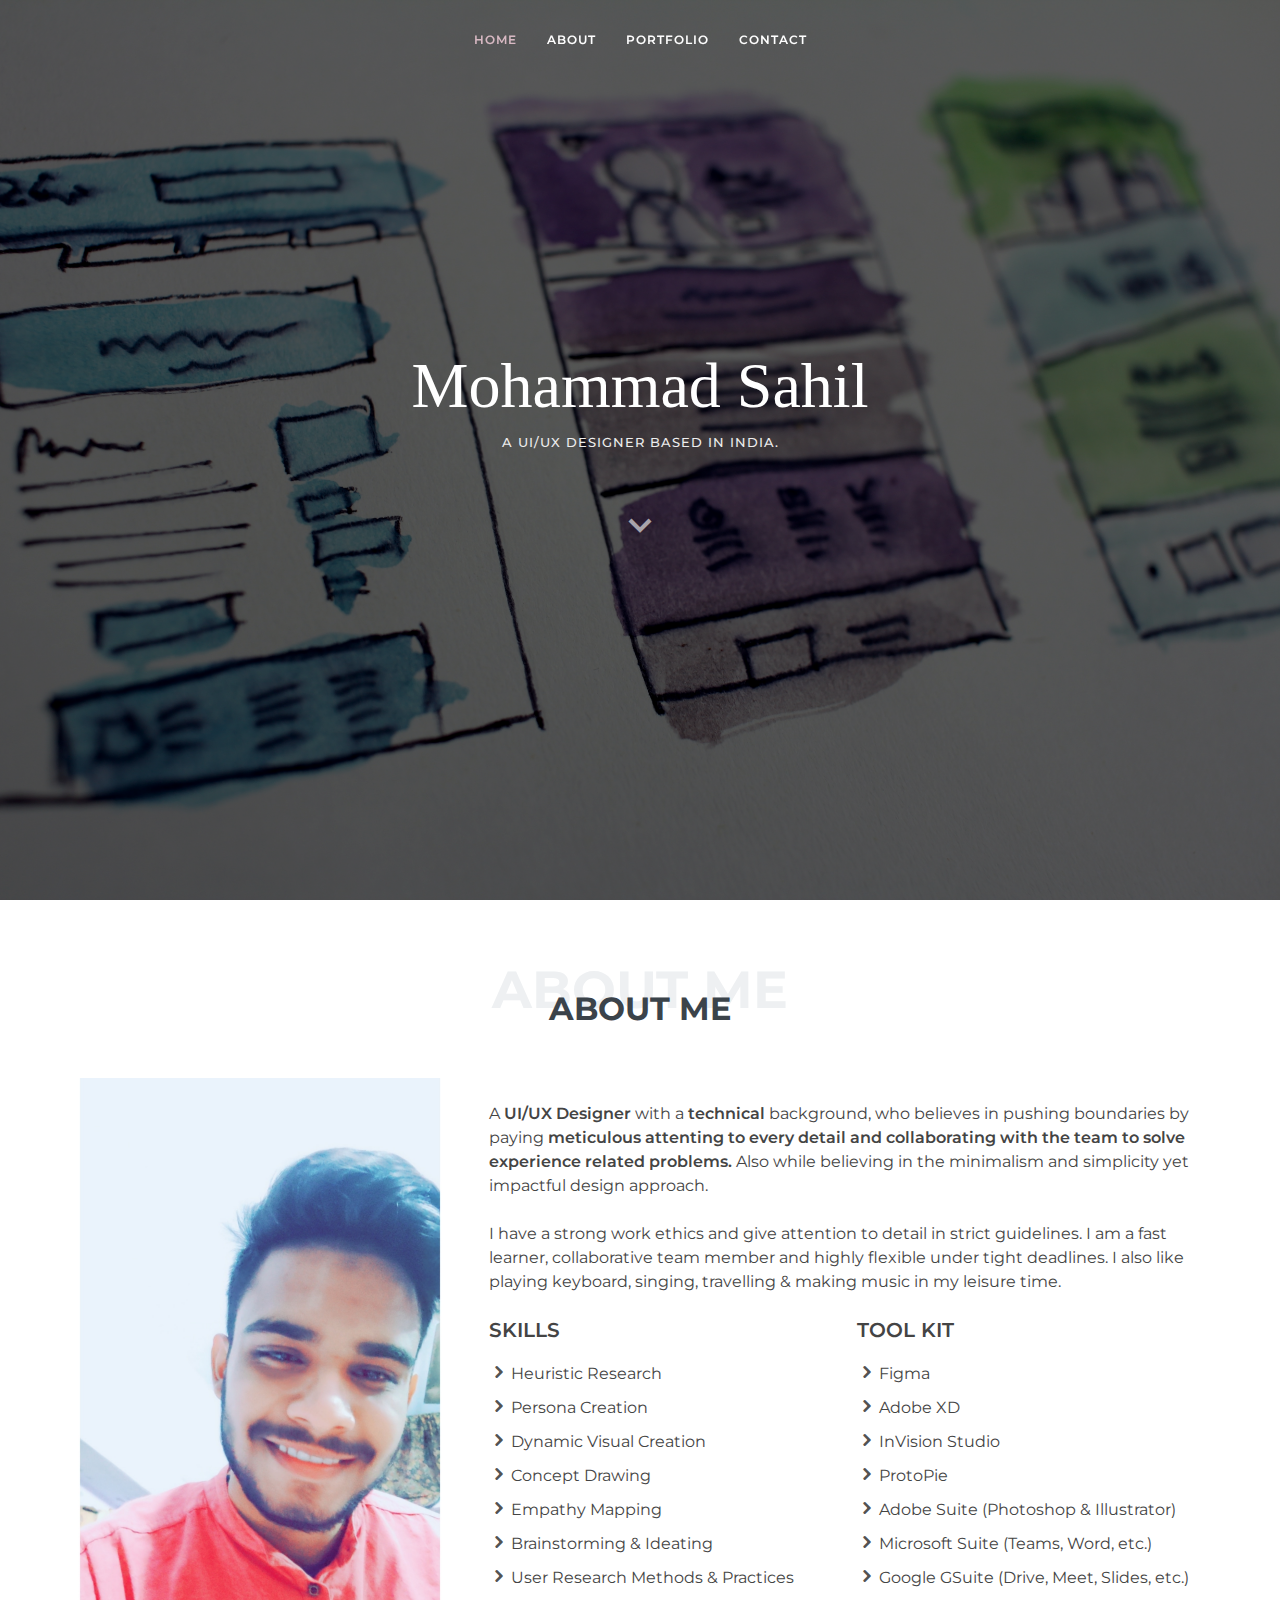
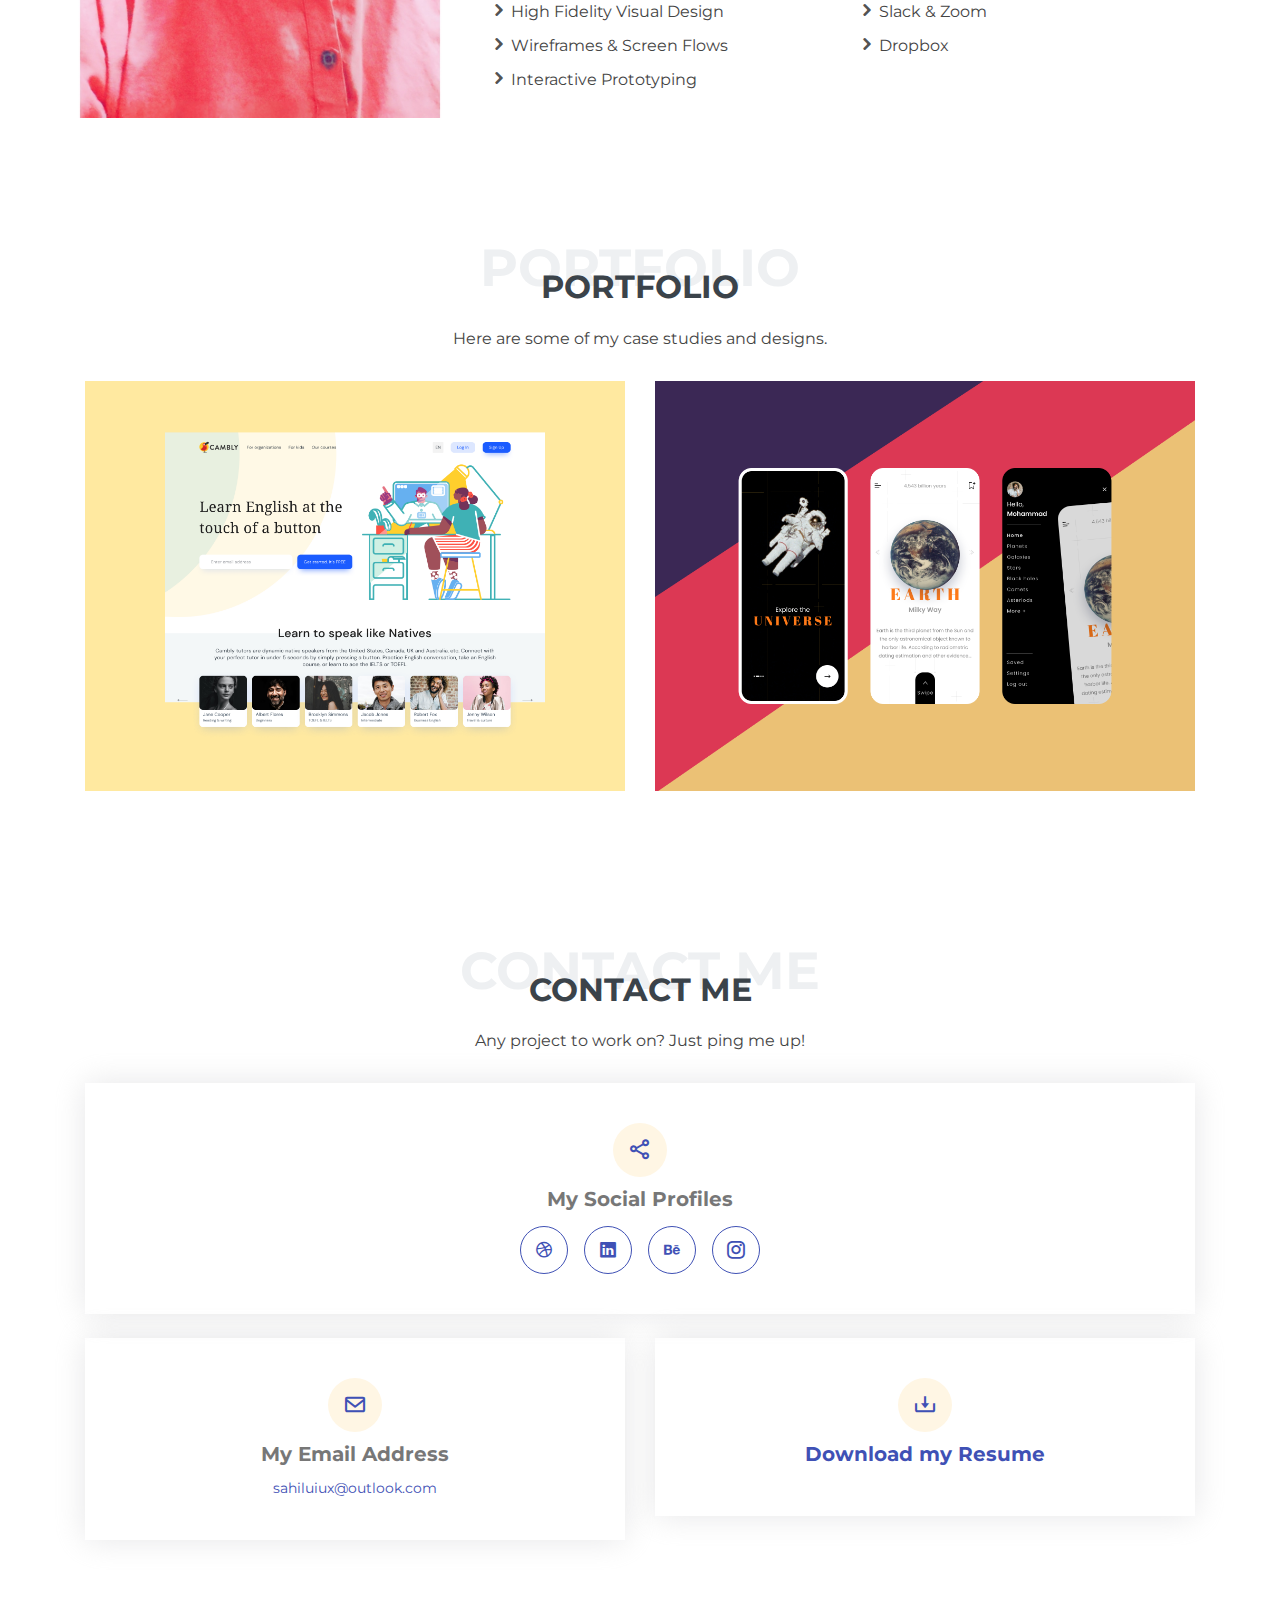
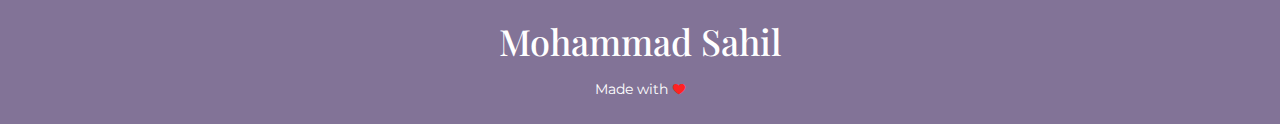
==== index.html @ f4feba22 "First Commit" ====
<!DOCTYPE html>
<html lang="en">

<head>
  <meta charset="utf-8">
  <meta content="width=device-width, initial-scale=1.0" name="viewport">

  <title>Mohammad Sahil | UI/UX Designer</title>
  <meta content="" name="descriptison">
  <meta content="" name="keywords">

  <!-- Favicons -->
  <link href="assets/img/favicon.png" rel="icon">
  <link href="assets/img/apple-touch-icon.png" rel="apple-touch-icon">

  <!-- Google Fonts -->
  <link
    href="https://fonts.googleapis.com/css2?family=Montserrat:ital,wght@0,400;0,500;0,600;0,700;1,400;1,500;1,600;1,700&family=Playfair+Display:ital,wght@0,400;0,500;0,600;1,400;1,500;1,600&display=swap"
    rel="stylesheet">

  <!-- Vendor CSS Files -->
  <link href="assets/vendor/bootstrap/css/bootstrap.min.css" rel="stylesheet">
  <link href="assets/vendor/icofont/icofont.min.css" rel="stylesheet">
  <link href="assets/vendor/boxicons/css/boxicons.min.css" rel="stylesheet">
  <link href="assets/vendor/owl.carousel/assets/owl.carousel.min.css" rel="stylesheet">

  <!-- Template Main CSS File -->
  <link href="assets/css/style.css" rel="stylesheet">

</head>

<body>

  <!-- ======= Header ======= -->
  <header id="header" class="fixed-top  d-flex justify-content-center align-items-center header-transparent">

    <nav class="nav-menu d-none d-lg-block">
      <ul>
        <li class="active"><a href="#hero">Home</a></li>
        <li><a href="#about">About</a></li>
        <li><a href="#portfolio">Portfolio</a></li>
        <li><a href="#contact">Contact</a></li>

      </ul>
    </nav><!-- .nav-menu -->

  </header><!-- End Header -->

  <!-- ======= Hero Section ======= -->
  <section id="hero">
    <div class="hero-container">
      <h1>Mohammad Sahil</h1>
      <h2>A UI/UX Designer based in India.</h2>
      <a href="#about" class="btn-scroll scrollto" title="Scroll Down"><i class="bx bx-chevron-down"></i></a>
    </div>
  </section><!-- End Hero -->

  <main id="main">

    <!-- ======= About Me Section ======= -->
    <section id="about" class="about">
      <div class="container">

        <div class="section-title">
          <span>About Me</span>
          <h2>About Me</h2>
        </div>

        <div class="row">
          <div class="image col-lg-4 d-flex align-items-stretch justify-content-center justify-content-lg-start"></div>
          <div class="col-lg-8 d-flex flex-column align-items-stretch">
            <div class="content pl-lg-4 d-flex flex-column justify-content-center">
              <br>
              <div class="row">

                <div class="col-lg-12">
                  <p>A <span class="medium-font">UI/UX Designer</span> with a <span class="medium-font">technical</span>
                    background, who believes in pushing
                    boundaries by paying <span class="medium-font">meticulous attenting to
                      every detail and collaborating with the team
                      to solve experience related problems.</span> Also
                    while believing in the minimalism and
                    simplicity yet impactful design approach.</p>
                </div>
              </div>

              <br>

              <div class="row">
                <div class="col-lg-12">
                  <p>I have a strong work ethics and give attention to detail in strict guidelines. I am a
                    fast learner, collaborative team member and highly flexible under tight deadlines. I also like
                    playing keyboard, singing, travelling
                    & making music in my leisure time.</p>
                </div>
              </div>

              <br>

              <div class="row">
                  <div class="col-lg-6">
                    <h5><span class="medium-font">SKILLS</span></h5>
                    <ul>
                      <li><i class="icofont-rounded-right"></i>Heuristic Research</li>
                      <li><i class="icofont-rounded-right"></i>Persona Creation</li>
                      <li><i class="icofont-rounded-right"></i>Dynamic Visual Creation</li>
                      <li><i class="icofont-rounded-right"></i>Concept Drawing</li>
                      <li><i class="icofont-rounded-right"></i>Empathy Mapping</li>
                      <li><i class="icofont-rounded-right"></i>Brainstorming &amp; Ideating</li>
                      <li><i class="icofont-rounded-right"></i>User Research Methods &amp; Practices</li>
                      <li><i class="icofont-rounded-right"></i>High Fidelity Visual Design</li>
                      <li><i class="icofont-rounded-right"></i>Wireframes & Screen Flows</li>
                      <li><i class="icofont-rounded-right"></i>Interactive Prototyping</li>
                    </ul>
                  </div>

                  <div class="col-lg-6">
                    <h5><span class="medium-font">TOOL KIT</span></h5>
                    <ul>
                      <li><i class="icofont-rounded-right"></i>Figma</li>
                      <li><i class="icofont-rounded-right"></i>Adobe XD</li>
                      <li><i class="icofont-rounded-right"></i>InVision Studio</li>
                      <li><i class="icofont-rounded-right"></i>ProtoPie</li>
                      <li><i class="icofont-rounded-right"></i>Adobe Suite (Photoshop &amp; Illustrator)</li>
                      <li><i class="icofont-rounded-right"></i>Microsoft Suite (Teams, Word, etc.)</li>
                      <li><i class="icofont-rounded-right"></i>Google GSuite (Drive, Meet, Slides, etc.)</li>
                      <li><i class="icofont-rounded-right"></i>Slack &amp; Zoom</li>
                      <li><i class="icofont-rounded-right"></i>Dropbox</li>
                    </ul>
                  </div>

              </div>

            </div><!-- End .content-->
          </div>
        </div>

      </div>
    </section><!-- End About Me Section -->



    <!-- ======= My Portfolio Section ======= -->
    <section id="portfolio" class="portfolio">
      <div class="container">

        <div class="section-title">
          <span>Portfolio</span>
          <h2>Portfolio</h2>
          <p>Here are some of my case studies and designs.</p>
        </div>



        <div class="row portfolio-container">

          <div class="col-lg-6 col-md-6 portfolio-item filter-app">
            <a href="camblyRedesign.html" class="details-link" title="Cambly Website Re-design">
              <div class="portfolio-img">
                <img src="assets/img/portfolio/cambly-redesign.png" class="img-fluid" alt="">
              </div>
              <div class="portfolio-info">
                <h4>Cambly Website Re-design</h4>
                <p>Education Website</p>
              </div>
            </a>
          </div>

          <div class="col-lg-6 col-md-6 portfolio-item filter-app">
            <div class="portfolio-img">
              <a href="planetApp.html" class="details-link" title="Planatarium Mobile Application">
                <img src="assets/img/portfolio/planatarium.png" class="img-fluid" alt="">
              </a>
            </div>
            <div class="portfolio-info">
              <h4>Planatarium</h4>
              <p>Space Exploration Mobile App</p>
            </div>
          </div>
       

        </div>

      </div>
    </section><!-- End My Portfolio Section -->



    <!-- ======= Contact Me Section ======= -->
    <section id="contact" class="contact">
      <div class="container">

        <div class="section-title">
          <span>Contact Me</span>
          <h2>Contact Me</h2>
          <p>Any project to work on? Just ping me up!</p>
        </div>

        <div class="row">

          <div class="col-lg-12">

            <div class="row">
              <div class="col-md-12">
                <div class="info-box">
                  <i class="bx bx-share-alt"></i>
                  <h3>My Social Profiles</h3>
                  <div class="social-links">
                    <a href="https://www.dribbble.com/whoismsahil" title="Dribbble" target="_blank" class="dribbble"><i
                        class="icofont-dribbble"></i></a>
                    <a href="https://www.linkedin.com/in/sahiluiux" title="LinkedIn" target="_blank" class="linkedin"><i
                        class="icofont-linkedin"></i></a>
                    <a href="https://www.behance.net/mohammadsahil" title="Behance" target="_blank" class="behance"><i
                        class="icofont-behance"></i></a>
                    <a href="https://www.instagram.com/sahiluiux" title="Instagram" target="_blank" class="instagram"><i
                        class="icofont-instagram"></i></a>
                  </div>
                </div>
              </div>
              <div class="col-md-6">
                <div class="info-box mt-4">
                  <i class="bx bx-envelope"></i>
                  <h3>My Email Address</h3>
                  <p><a href="mailto:sahiluiux@outlook.com">sahiluiux@outlook.com</a></p>
                </div>
              </div>
              <div class="col-md-6">
                <div class="info-box mt-4">
                  <i class="bx bx-download"></i>
                  <h3><a href="https://drive.google.com/file/d/1de_Uy1TtCZsuTuPOjJ1anSdkRlZ8wVZf/view?usp=sharing">Download my Resume</a></h3>
                </div>
              </div>

            </div>

          </div>
          <!--
          <div class="col-lg-6">
            <form action="forms/contact.php" method="post" role="form" class="php-email-form">
              <div class="form-row">
                <div class="col-md-6 form-group">
                  <input type="text" name="name" class="form-control" id="name" placeholder="Your Name"
                    data-rule="minlen:4" data-msg="Please enter at least 4 chars" />
                  <div class="validate"></div>
                </div>
                <div class="col-md-6 form-group">
                  <input type="email" class="form-control" name="email" id="email" placeholder="Your Email"
                    data-rule="email" data-msg="Please enter a valid email" />
                  <div class="validate"></div>
                </div>
              </div>
              <div class="form-group">
                <input type="text" class="form-control" name="subject" id="subject" placeholder="Subject"
                  data-rule="minlen:4" data-msg="Please enter at least 8 chars of subject" />
                <div class="validate"></div>
              </div>
              <div class="form-group">
                <textarea class="form-control" name="message" rows="6" data-rule="required"
                  data-msg="Please write something for us" placeholder="Message"></textarea>
                <div class="validate"></div>
              </div>
              <div class="text-center"><button type="submit">Send Message</button></div>
            </form>
          </div>
-->
        </div>

      </div>
    </section><!-- End Contact Me Section -->

  </main><!-- End #main -->

  <!-- ======= Footer ======= -->
  <footer id="footer">
    <div class="container">
      <h3>Mohammad Sahil</h3>
      <p>Made with <i class="icofont-heart heart"></i></p>

    </div>
  </footer><!-- End Footer -->

  <a href="#" class="back-to-top"><i class="icofont-simple-up"></i></a>

  <!-- Vendor JS Files -->
  <script src="assets/vendor/jquery/jquery.min.js"></script>
  <script src="assets/vendor/bootstrap/js/bootstrap.bundle.min.js"></script>
  <script src="assets/vendor/jquery.easing/jquery.easing.min.js"></script>
  <script src="assets/vendor/waypoints/jquery.waypoints.min.js"></script>
  <script src="assets/vendor/owl.carousel/owl.carousel.min.js"></script>
  <script src="assets/vendor/isotope-layout/isotope.pkgd.min.js"></script>
  <!-- Template Main JS File -->
  <script src="assets/js/main.js"></script>

</body>

</html>
---- assets/css/style.css ----
/*--------------------------------------------------------------
# General
--------------------------------------------------------------*/ /*#827397    #d8b9c3*/
body {
  font-family: 'Montserrat', sans-serif;
  color: #444444;
}

a {
  color: #3f51b5;
}

a:hover {
  color: #827397;
  text-decoration: none;
}

h1, h2, h3, h4, h5, h6 {
  font-family: 'Montserrat', sans-serif;
}

.portfolio-detail{
  font-family: 'Playfair Display', serif;
  font-style: italic;
}

h2.heads{
  font-family: 'Playfair Display', serif;
  font-size: 45px;
}

#heads {
  background: url("../img/footer-bg.jpg") top center no-repeat;
  background-size: cover;
  color: #fff;
  font-size: 14px;
  text-align: center;
  padding: 80px 0;
  position: relative;
}
#heads .container {
  position: relative;
}
#heads::before {
  content: "";
  position: absolute;
  left: 0;
  right: 0;
  top: 0;
  bottom: 0;
  background: rgba(0, 0, 0, 0.6);
}

/*--------------------------------------------------------------
# Back to top button
--------------------------------------------------------------*/
.back-to-top {
  position: fixed;
  display: none;
  right: 15px;
  bottom: 15px;
  z-index: 99999;
}

.back-to-top i {
  display: flex;
  align-items: center;
  justify-content: center;
  font-size: 24px;
  width: 40px;
  height: 40px;
  border-radius: 4px;
  background: #3f51b5;
  color: #fff;
  transition: all 0.4s;
}

.back-to-top i:hover {
  background: #827397;
  color: #fff;
}

/*--------------------------------------------------------------
# Header
--------------------------------------------------------------*/
#header {
  z-index: 997;
  transition: all 0.5s;
  height: 80px;
  background: rgba(25, 28, 31, 0.8);
}

#header.header-transparent {
  background: transparent;
}

#header.header-scrolled {
  height: 60px;
  background: rgba(25, 28, 31, 0.8);
}

/*--------------------------------------------------------------
# Navigation Menu
--------------------------------------------------------------*/
/* Desktop Navigation */
.nav-menu, .nav-menu * {
  margin: 0;
  padding: 0;
  list-style: none;
}

.nav-menu > ul {
  display: flex;
}

.nav-menu > ul > li {
  position: relative;
  justify-content: center;
}

.nav-menu a {
  display: block;
  position: relative;
  color: #fff;
  padding: 10px 15px;
  transition: 0.3s;
  font-size: 12px;
  font-family: 'Montserrat', sans-serif;
  text-transform: uppercase;
  font-weight: 600;
  letter-spacing: 1px;
}

.nav-menu a:hover, .nav-menu .active > a, .nav-menu li:hover > a {
  color: #d8b9c3;
  text-decoration: none;
}

.nav-menu .drop-down ul {
  display: block;
  position: absolute;
  left: 0;
  top: calc(100% + 30px);
  z-index: 99;
  opacity: 0;
  visibility: hidden;
  padding: 10px 0;
  background: #fff;
  box-shadow: 0px 0px 30px rgba(127, 137, 161, 0.25);
  transition: ease all 0.3s;
}

.nav-menu .drop-down:hover > ul {
  opacity: 1;
  top: 100%;
  visibility: visible;
}

.nav-menu .drop-down li {
  min-width: 180px;
  position: relative;
}

.nav-menu .drop-down ul a {
  padding: 10px 20px;
  font-size: 14px;
  font-weight: 500;
  text-transform: none;
  color: #3b434a;
}

.nav-menu .drop-down ul a:hover, .nav-menu .drop-down ul .active > a, .nav-menu .drop-down ul li:hover > a {
  color: #3f51b5;
}

.nav-menu .drop-down > a:after {
  content: "\ea99";
  font-family: IcoFont;
  padding-left: 5px;
}

.nav-menu .drop-down .drop-down ul {
  top: 0;
  left: calc(100% - 30px);
}

.nav-menu .drop-down .drop-down:hover > ul {
  opacity: 1;
  top: 0;
  left: 100%;
}

.nav-menu .drop-down .drop-down > a {
  padding-right: 35px;
}

.nav-menu .drop-down .drop-down > a:after {
  content: "\eaa0";
  font-family: IcoFont;
  position: absolute;
  right: 15px;
}

@media (max-width: 1366px) {
  .nav-menu .drop-down .drop-down ul {
    left: -90%;
  }
  .nav-menu .drop-down .drop-down:hover > ul {
    left: -100%;
  }
  .nav-menu .drop-down .drop-down > a:after {
    content: "\ea9d";
  }
}

/* Mobile Navigation */
.mobile-nav-toggle {
  position: fixed;
  right: 15px;
  top: 15px;
  z-index: 9998;
  border: 0;
  background: none;
  font-size: 24px;
  transition: all 0.4s;
  outline: none !important;
  line-height: 1;
  cursor: pointer;
  text-align: right;
}

.mobile-nav-toggle i {
  color: #fff;
}

.mobile-nav {
  position: fixed;
  top: 55px;
  right: 15px;
  bottom: 15px;
  left: 15px;
  z-index: 9999;
  overflow-y: auto;
  background: #fff;
  transition: ease-in-out 0.2s;
  opacity: 0;
  visibility: hidden;
  border-radius: 10px;
  padding: 10px 0;
}

.mobile-nav * {
  margin: 0;
  padding: 0;
  list-style: none;
}

.mobile-nav a {
  display: block;
  position: relative;
  color: #3b434a;
  padding: 10px 20px;
  font-weight: 500;
  outline: none;
}

.mobile-nav a:hover, .mobile-nav .active > a, .mobile-nav li:hover > a {
  color: #827397;
  text-decoration: none;
}

.mobile-nav .drop-down > a:after {
  content: "\ea99";
  font-family: IcoFont;
  padding-left: 10px;
  position: absolute;
  right: 15px;
}

.mobile-nav .active.drop-down > a:after {
  content: "\eaa1";
}

.mobile-nav .drop-down > a {
  padding-right: 35px;
}

.mobile-nav .drop-down ul {
  display: none;
  overflow: hidden;
}

.mobile-nav .drop-down li {
  padding-left: 20px;
}

.mobile-nav-overly {
  width: 100%;
  height: 100%;
  z-index: 9997;
  top: 0;
  left: 0;
  position: fixed;
  background: rgba(36, 41, 46, 0.6);
  overflow: hidden;
  display: none;
  transition: ease-in-out 0.2s;
}

.mobile-nav-active {
  overflow: hidden;
}

.mobile-nav-active .mobile-nav {
  opacity: 1;
  visibility: visible;
}

.mobile-nav-active .mobile-nav-toggle i {
  color: #fff;
}

/*--------------------------------------------------------------
# Hero Section
--------------------------------------------------------------*/
#hero {
  width: 100%;
  height: 100vh;
  background: url("../img/hero-bg.jpg") top right;
  background-size: cover;
  position: relative;
}

#hero:before {
  content: "";
  background: rgba(0, 0, 0, 0.65);
  position: absolute;
  bottom: 0;
  top: 0;
  left: 0;
  right: 0;
}

#hero .hero-container {
  position: absolute;
  bottom: 0;
  top: 0;
  left: 0;
  right: 0;
  display: flex;
  justify-content: center;
  align-items: center;
  flex-direction: column;
  padding: 0 15px;
}

#hero h1 {
  margin: 0 0 10px 0;
  font-size: 64px;
  font-family: 'Playfiar Display', serif;
  color: #fff;
}

#hero h2 {
  color: #eee;
  margin-bottom: 50px;
  font-size: 13px;
  font-weight: 500;
  letter-spacing: 1px;
  text-transform: uppercase;
}

#hero .btn-scroll {
  transition: 0.4s;
  color: rgba(255, 255, 255, 0.6);
  animation: up-down 1s ease-in-out infinite alternate-reverse both;
}

#hero .btn-scroll i {
  font-size: 48px;
}

#hero .btn-scroll:hover {
  color: #827397;
}

@media (min-width: 1024px) {
  #hero {
    background-attachment: fixed;
  }
}

@media (max-width: 575px) {
  #hero h1 {
    font-size: 40px;
  }
  #hero h2 {
    text-align: center;
    margin-bottom: 30px;
  }
}

@-webkit-keyframes up-down {
  0% {
    transform: translateY(5px);
  }
  100% {
    transform: translateY(-5px);
  }
}

@keyframes up-down {
  0% {
    transform: translateY(5px);
  }
  100% {
    transform: translateY(-5px);
  }
}

/*--------------------------------------------------------------
# Sections General
--------------------------------------------------------------*/
section {
  padding: 60px 0;
}

.section-bg {
  background-color: white;
}

.section-title {
  text-align: center;
  padding: 30px 0;
  position: relative;
}

.section-title h2 {
  font-size: 32px;
  font-weight: 700;
  text-transform: uppercase;
  margin-bottom: 20px;
  padding-bottom: 0;
  color: #3b434a;
  position: relative;
  z-index: 2;
}

.section-title span {
  position: absolute;
  top: 30px;
  color: #eef0f2;
  left: 0;
  right: 0;
  z-index: 1;
  font-weight: 700;
  font-size: 52px;
  text-transform: uppercase;
  line-height: 0;
}

.section-title p {
  margin-bottom: 0;
  position: relative;
  z-index: 2;
}

@media (max-width: 575px) {
  .section-title h2 {
    font-size: 28px;
    margin-bottom: 15px;
  }
  .section-title span {
    font-size: 38px;
  }
}

/*--------------------------------------------------------------
# Breadcrumbs
--------------------------------------------------------------*/
.breadcrumbs {
  padding: 20px 0;
  background-color: #f4f5f6;
  min-height: 40px;
  margin-top: 78px;
}

@media (max-width: 992px) {
  .breadcrumbs {
    margin-top: 60px;
  }
}

.breadcrumbs h2 {
  font-size: 24px;
  font-weight: 300;
  margin: 0;
}

@media (max-width: 992px) {
  .breadcrumbs h2 {
    margin: 0 0 10px 0;
  }
}

.breadcrumbs ol {
  display: flex;
  flex-wrap: wrap;
  list-style: none;
  padding: 0;
  margin: 0;
  font-size: 14px;
}

.breadcrumbs ol li + li {
  padding-left: 10px;
}

.breadcrumbs ol li + li::before {
  display: inline-block;
  padding-right: 10px;
  color: #6c757d;
  content: "/";
}

@media (max-width: 768px) {
  .breadcrumbs .d-flex {
    display: block !important;
  }
  .breadcrumbs ol {
    display: block;
  }
  .breadcrumbs ol li {
    display: inline-block;
  }
}

/*--------------------------------------------------------------
# About Me
--------------------------------------------------------------*/
.about .content h3 {
  font-weight: 700;
  font-size: 26px;
  color: #3b434a;
  text-transform: uppercase;
}

.about .content p {
  margin-bottom: 0;
}

.about .content ul {
  list-style: none;
  padding: 0;
  margin-top: 20px;
}

.about .content ul li {
  padding-bottom: 10px;
}

.about .content ul i {
  font-size: 20px;
  padding-right: 2px;
  color: #535353;
}

.about .medium-font{
  font-weight: 600;
}

.about .image {
  background: url("../img/me.jpg") center center no-repeat;
  background-size: cover;
  min-height: 500px;
}




/*--------------------------------------------------------------
# My Portfolio
--------------------------------------------------------------*/
.portfolio #portfolio-flters {
  list-style: none;
  margin-bottom: 20px;
}

.portfolio #portfolio-flters li {
  cursor: pointer;
  display: inline-block;
  margin: 0 10px 10px 10px;
  font-size: 15px;
  font-weight: 600;
  line-height: 1;
  padding: 7px 10px;
  text-transform: uppercase;
  color: #444444;
  transition: all 0.3s ease-in-out;
  border: 2px solid #fff;
}

.portfolio #portfolio-flters li:hover, .portfolio #portfolio-flters li.filter-active {
  color: #827397;
  border-color: #3f51b5;
}

.portfolio .portfolio-item {
  margin-bottom: 30px;
}

.portfolio .portfolio-item .portfolio-img {
  overflow: hidden;
}

.portfolio .portfolio-item .portfolio-img img {
  transition: all 0.8s ease-in-out;
}

.portfolio .portfolio-item .portfolio-info {
  opacity: 0;
  position: absolute;
  left: 15px;
  bottom: 0;
  z-index: 3;
  right: 15px;
  transition: all ease-in-out 0.3s;
  background: rgba(0, 0, 0, 0.5);
  padding: 10px 15px;
}

.portfolio .portfolio-item .portfolio-info h4 {
  font-size: 18px;
  color: #fff;
  font-weight: 600;
  color: #fff;
  margin-bottom: 0px;
}

.portfolio .portfolio-item .portfolio-info p {
  color: rgba(255, 255, 255, 0.8);
  font-size: 14px;
  margin-bottom: 0;
}

.portfolio .portfolio-item .portfolio-info .preview-link, .portfolio .portfolio-item .portfolio-info .details-link {
  position: absolute;
  right: 40px;
  font-size: 24px;
  top: calc(50% - 18px);
  color: #fff;
  transition: 0.3s;
}

.portfolio .portfolio-item .portfolio-info .preview-link:hover, .portfolio .portfolio-item .portfolio-info .details-link:hover {
  color: #827397;
}

.portfolio .portfolio-item .portfolio-info .details-link {
  right: 10px;
}

.portfolio .portfolio-item:hover .portfolio-img img {
  transform: scale(1.2);
}

.portfolio .portfolio-item:hover .portfolio-info {
  opacity: 1;
}

/*--------------------------------------------------------------
# Portfolio Details
--------------------------------------------------------------*/
.portfolio-details {
  padding-top: 30px;
}

.portfolio-details .portfolio-details-container {
  position: relative;
}

.portfolio-details .portfolio-details-carousel {
  position: relative;
  z-index: 1;
}

.portfolio-details .portfolio-details-carousel .owl-nav, .portfolio-details .portfolio-details-carousel .owl-dots {
  margin-top: 5px;
  text-align: left;
}

.portfolio-details .portfolio-details-carousel .owl-dot {
  display: inline-block;
  margin: 0 10px 0 0;
  width: 12px;
  height: 12px;
  border-radius: 50%;
  background-color: #ddd !important;
}

.portfolio-details .portfolio-details-carousel .owl-dot.active {
  background-color: #3f51b5 !important;
}

.portfolio-details .portfolio-info {
  padding: 30px;
  position: absolute;
  right: 0;
  bottom: -70px;
  background: #fff;
  box-shadow: 0px 2px 15px rgba(0, 0, 0, 0.1);
  z-index: 2;
}

.portfolio-details .portfolio-info h3 {
  font-size: 22px;
  font-weight: 700;
  margin-bottom: 20px;
  padding-bottom: 20px;
  border-bottom: 1px solid #eee;
}

.portfolio-details .portfolio-info ul {
  list-style: none;
  padding: 0;
  font-size: 15px;
}

.portfolio-details .portfolio-info ul li + li {
  margin-top: 10px;
}

.portfolio-details .portfolio-description {
  padding-top: 50px;
}

.portfolio-details .portfolio-description p {
  padding: 0 0 0 0;
  font-size: 20px;
}

@media (max-width: 768px) {
  .portfolio-details .portfolio-info {
    position: static;
    margin-top: 30px;
  }
}


/*--------------------------------------------------------------
# Contact Me
--------------------------------------------------------------*/
.contact .info-box {
  color: #444444;
  text-align: center;
  box-shadow: 0 0 30px rgba(214, 215, 216, 0.6);
  padding: 40px 0 40px 0;
}

.contact .info-box i.bx {
  font-size: 24px;
  color: #3f51b5;
  border-radius: 50%;
  padding: 15px;
  background: #fff6e4;
}

.contact .info-box h3 {
  font-size: 20px;
  color: #777777;
  font-weight: 700;
  margin: 10px 0;
}

.contact .info-box p {
  padding: 0;
  line-height: 24px;
  font-size: 14px;
  margin-bottom: 0;
}

.contact .social-links {
  margin-top: 15px;
  display: flex;
  justify-content: center;
}

.contact .social-links a {
  font-size: 18px;
  display: inline-block;
  color: #3f51b5;
  line-height: 1;
  margin: 0 8px;
  transition: 0.3s;
  padding: 14px;
  border-radius: 50px;
  border: 1px solid #3f51b5;
}

.contact .social-links a:hover {
  color: #fff;
  border-color: #827397;
  background: #827397;
}

/*

.contact .php-email-form {
  box-shadow: 0 0 30px rgba(214, 215, 216, 0.6);
  padding: 27px;
}

.contact .php-email-form input, .contact .php-email-form textarea {
  border-radius: 0;
  box-shadow: none;
  font-size: 14px;
}

.contact .php-email-form input::focus, .contact .php-email-form textarea::focus {
  background-color: #827397;
}

.contact .php-email-form input {
  padding: 20px 15px;
}

.contact .php-email-form textarea {
  padding: 12px 15px;
}

.contact .php-email-form button[type="submit"] {
  background: #827397;
  border: 0;
  padding: 10px 24px;
  color: #fff;
  transition: 0.4s;
  border-radius: 5px;
}

.contact .php-email-form button[type="submit"]:hover {
  background: #d8b9c3;
}

*/

@-webkit-keyframes animate-loading {
  0% {
    transform: rotate(0deg);
  }
  100% {
    transform: rotate(360deg);
  }
}

@keyframes animate-loading {
  0% {
    transform: rotate(0deg);
  }
  100% {
    transform: rotate(360deg);
  }
}

/*--------------------------------------------------------------
# Footer
--------------------------------------------------------------*/
#footer {
  color: #fff;
  font-size: 14px;
  text-align: center;
  padding: 20px 0;
  position: relative;
}

#footer::before {
  content: "";
  position: absolute;
  left: 0;
  right: 0;
  top: 0;
  bottom: 0;
  background: #827397;
}

#footer .container {
  position: relative;
}

#footer h3 {
  font-size: 36px;
  color: #fff;
  position: relative;
  font-family: 'Playfair Display', serif;
  padding: 0;
  margin: 0 0 15px 0;
}

#footer p {
  font-size: 15;
  font-family: 'Montserrat', sans-serif;
  padding: 0;
  margin: 0 0 4px 0;
}

#footer .heart {
  color: rgb(255, 34, 34);
}
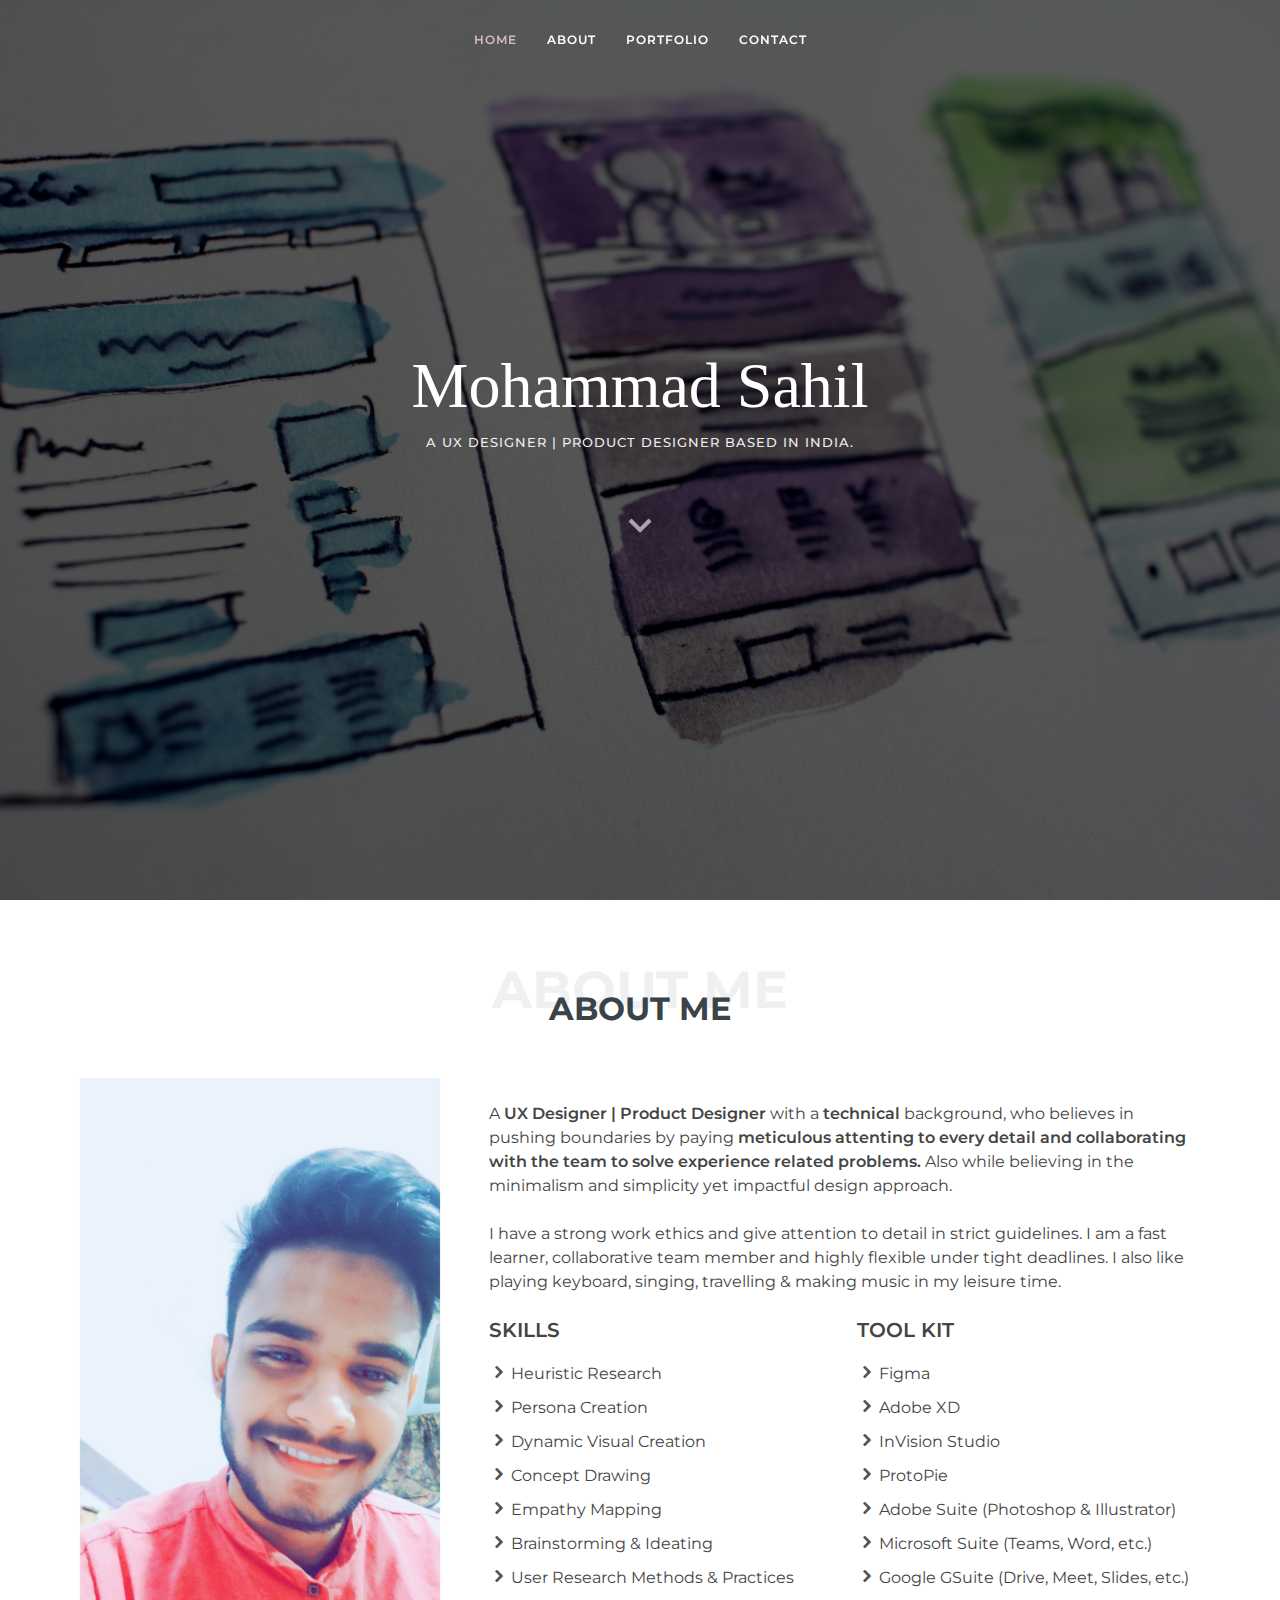
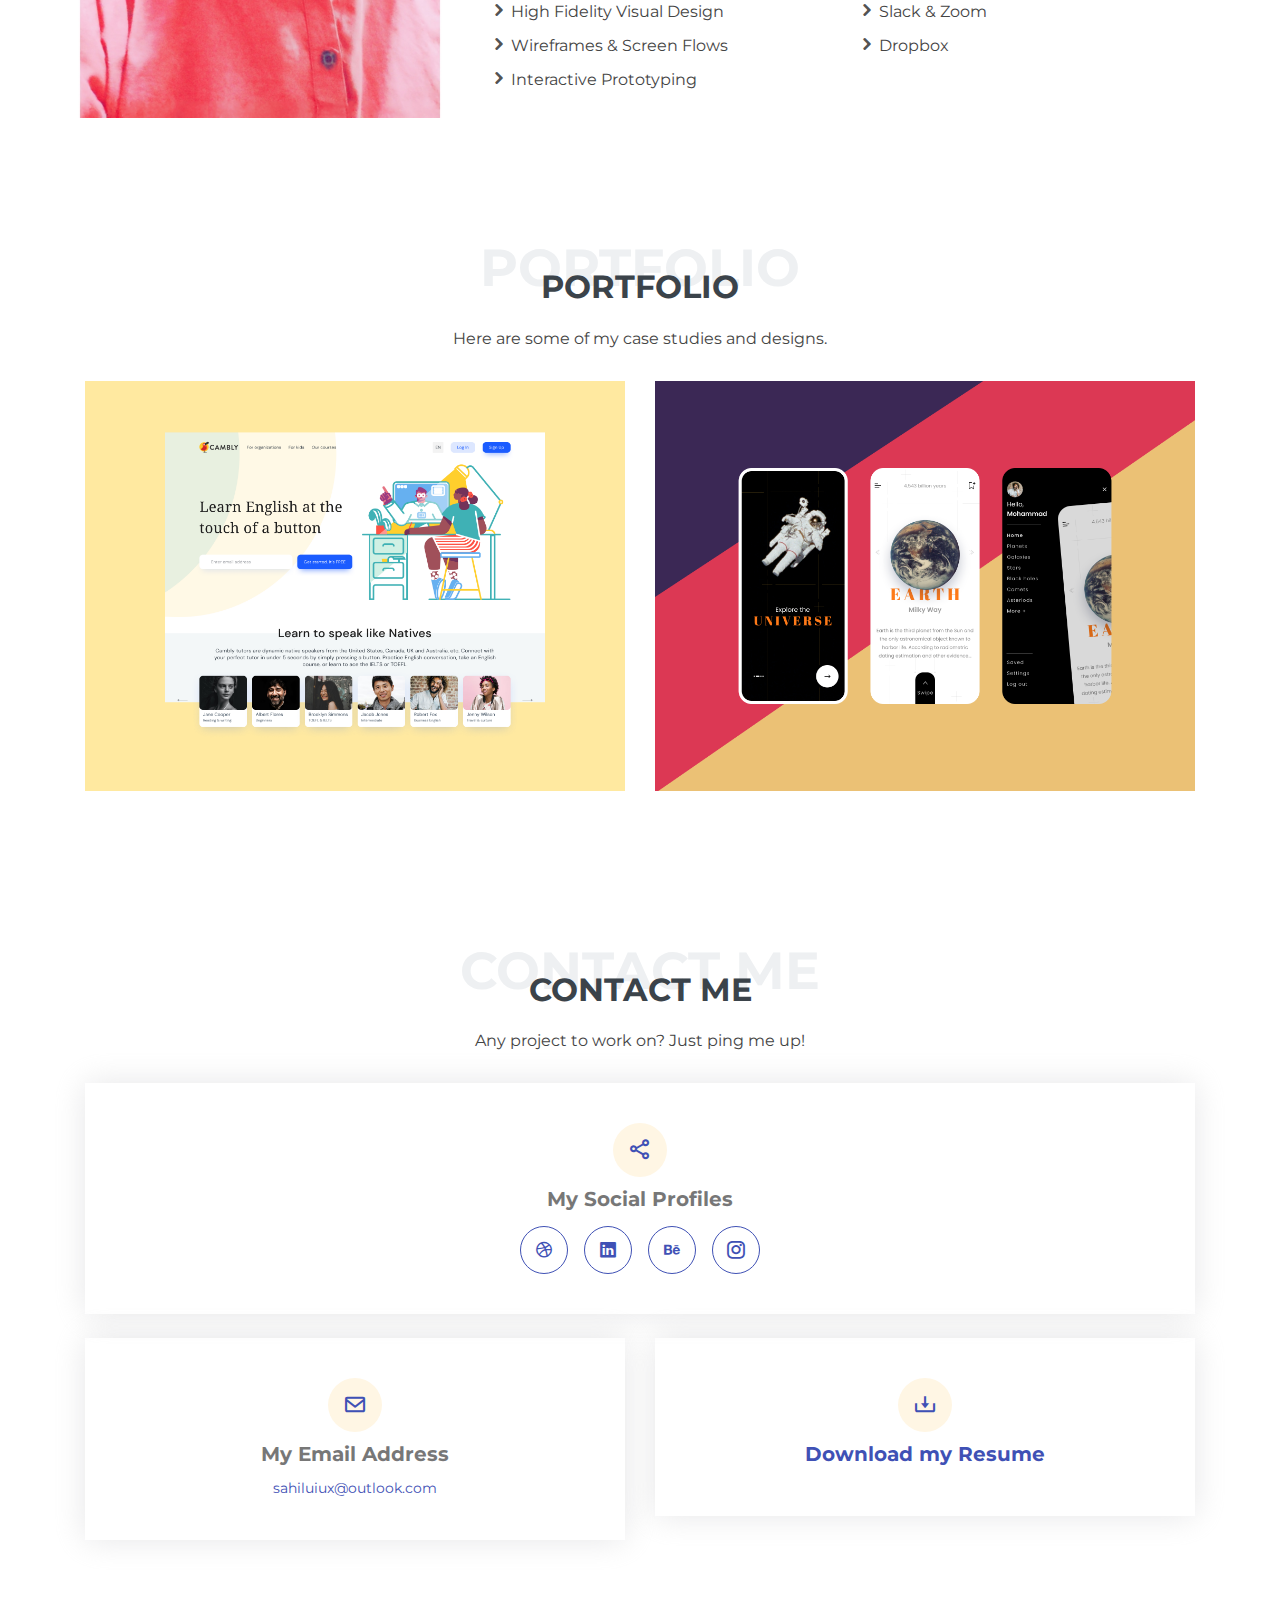
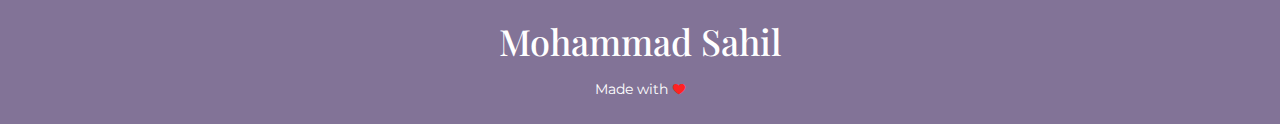
==== commit a3878afc: "Update index.html" ====
--- a/index.html
+++ b/index.html
@@ -5,7 +5,7 @@
   <meta charset="utf-8">
   <meta content="width=device-width, initial-scale=1.0" name="viewport">
 
-  <title>Mohammad Sahil | UI/UX Designer</title>
+  <title>Mohammad Sahil - UX Designer | Product Designer</title>
   <meta content="" name="descriptison">
   <meta content="" name="keywords">
 
@@ -50,7 +50,7 @@
   <section id="hero">
     <div class="hero-container">
       <h1>Mohammad Sahil</h1>
-      <h2>A UI/UX Designer based in India.</h2>
+      <h2>A UX Designer | Product Designer based in India.</h2>
       <a href="#about" class="btn-scroll scrollto" title="Scroll Down"><i class="bx bx-chevron-down"></i></a>
     </div>
   </section><!-- End Hero -->
@@ -74,7 +74,7 @@
               <div class="row">
 
                 <div class="col-lg-12">
-                  <p>A <span class="medium-font">UI/UX Designer</span> with a <span class="medium-font">technical</span>
+                  <p>A <span class="medium-font">UX Designer | Product Designer</span> with a <span class="medium-font">technical</span>
                     background, who believes in pushing
                     boundaries by paying <span class="medium-font">meticulous attenting to
                       every detail and collaborating with the team
@@ -227,7 +227,7 @@
               <div class="col-md-6">
                 <div class="info-box mt-4">
                   <i class="bx bx-download"></i>
-                  <h3><a href="https://drive.google.com/file/d/1de_Uy1TtCZsuTuPOjJ1anSdkRlZ8wVZf/view?usp=sharing">Download my Resume</a></h3>
+                  <h3><a href="https://drive.google.com/file/d/1MpGyeWsHp3cNv4KlItJvtq-S-JD33SsI/view?usp=sharing">Download my Resume</a></h3>
                 </div>
               </div>
 
@@ -293,4 +293,4 @@
 
 </body>
 
-</html>+</html>
